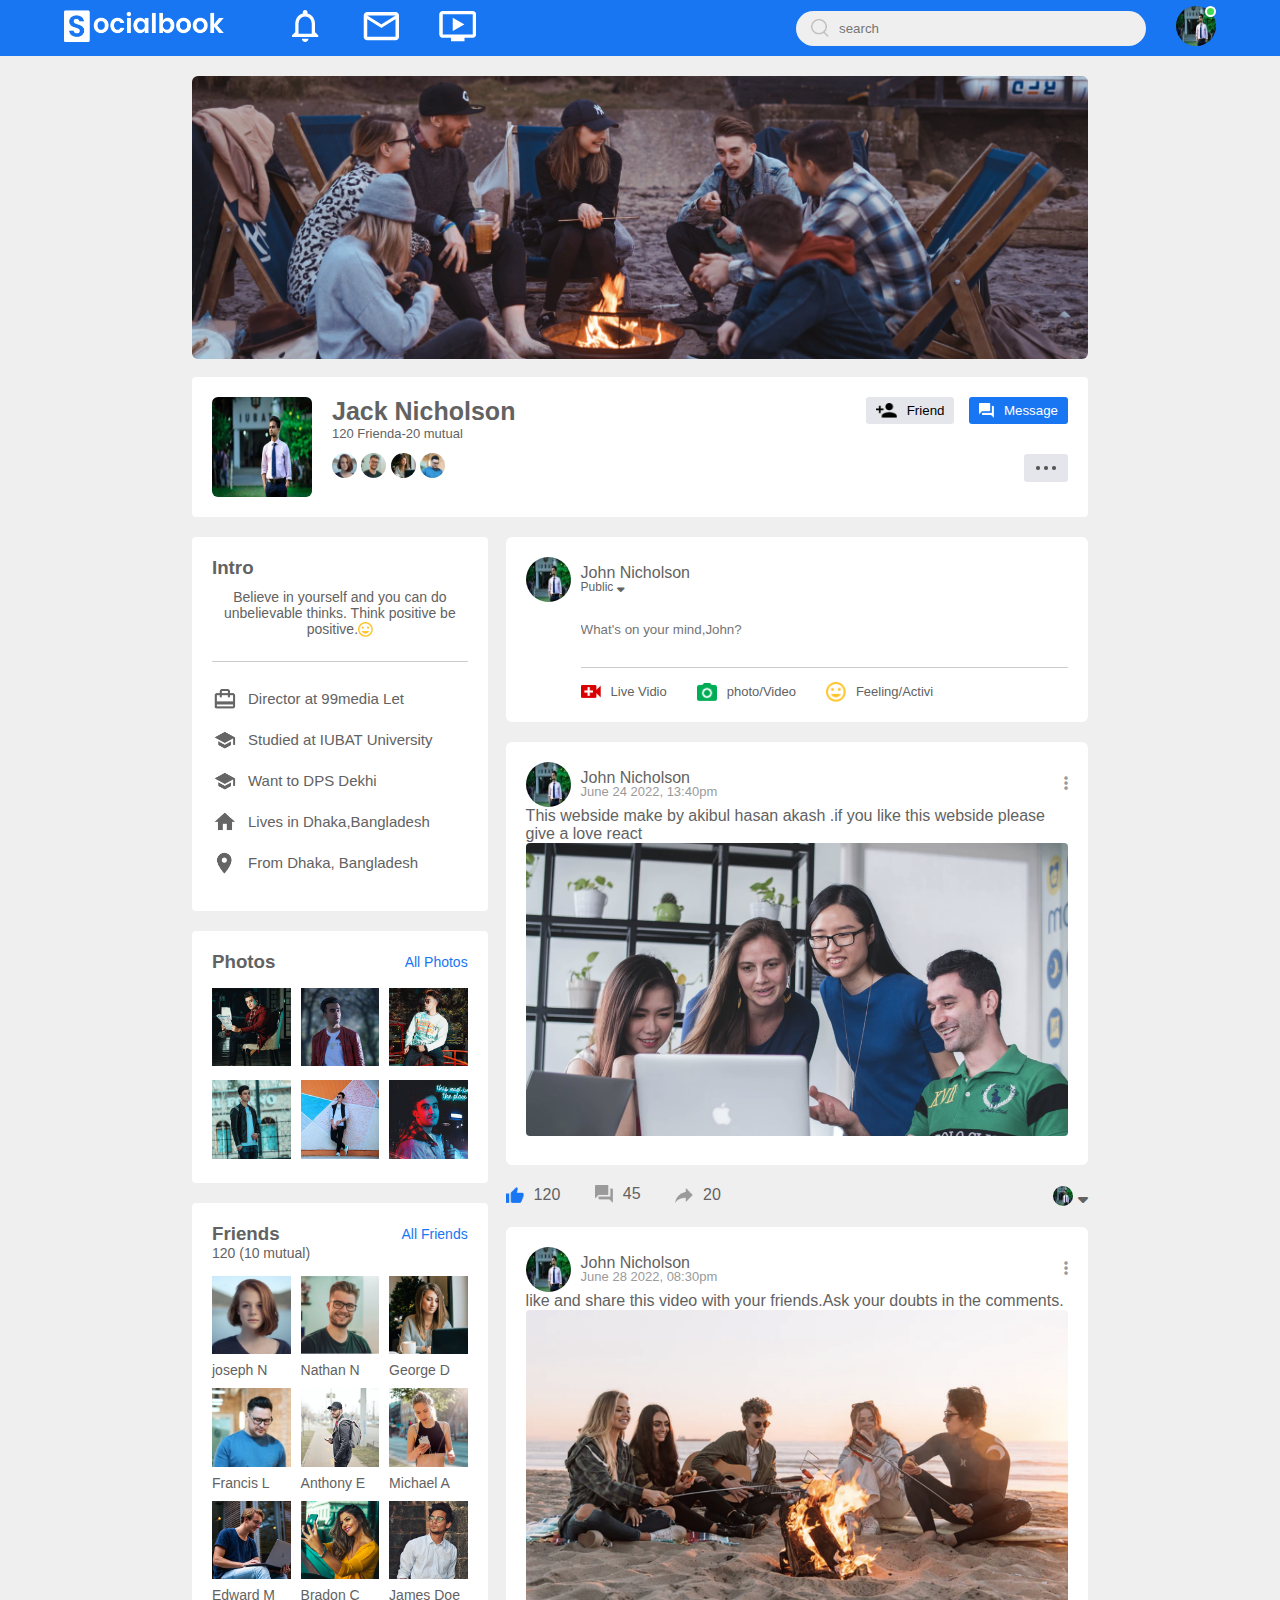
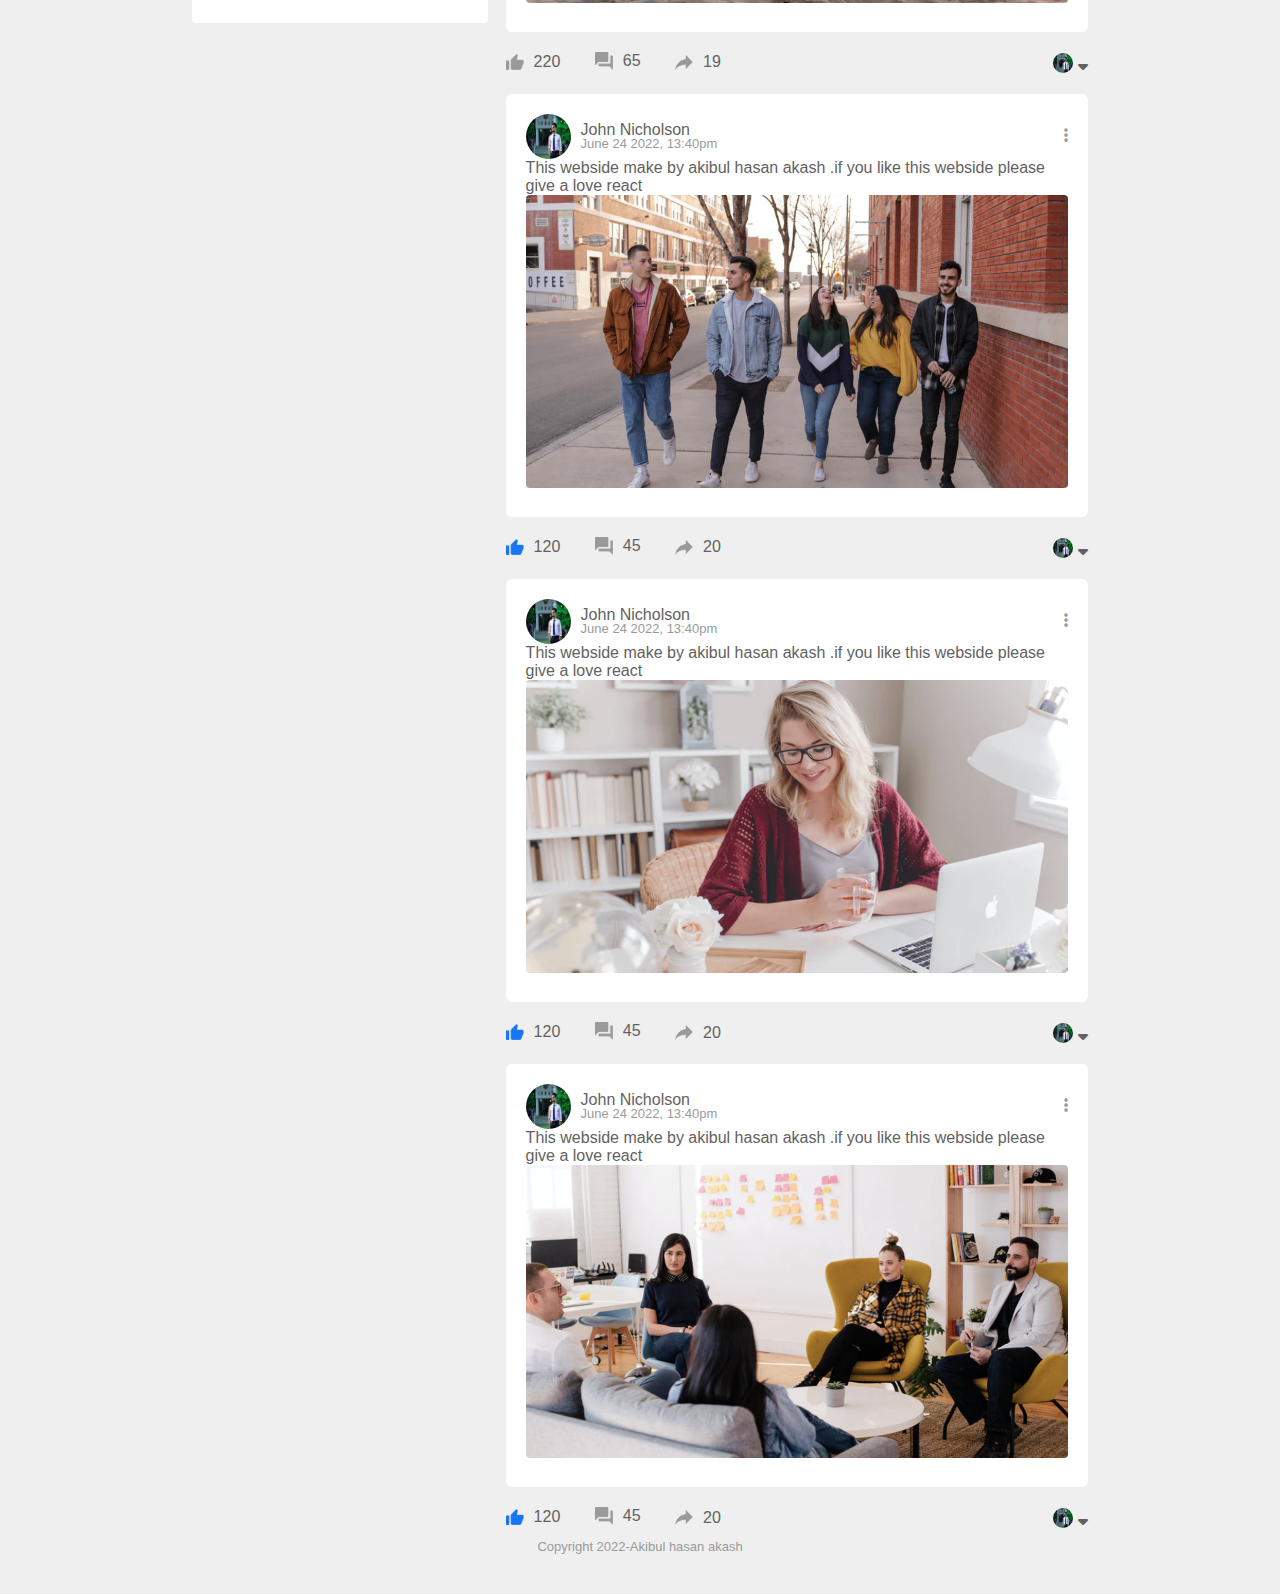
==== profile.html @ c3bd04ff "1.0" ====
<!DOCTYPE html> 
<html lang="en">
<head>
	<meta charset="utf-8">
	<meta http-equiv="X-UA-Compatible" content="IE=edge">
	<meta name="viewport" content="width=device-width,initial=1.0">
	<title>Profilepage-SocialBook by akib</title>
	<link rel="stylesheet" type="text/css" href="css/style.css">
	<!-- <script src="https://kit.fontawesome.com/c4254e24a8.js"crossorigin="anonymous"></script> -->
	<link rel="stylesheet" type="text/css" href="https://cdnjs.cloudflare.com/ajax/libs/font-awesome/6.2.0/css/all.min.css">
</head>
<body>
	<nav>
		<div class="nav-left ">
			<a href="index.html">
			<img src="images/logo.png" class="logo">
			</a>
			<ul>
				<li><img src="images/notification.png"></li>
				<li><img src="images/inbox.png"></li>
				<li><img src="images/video.png"></li>
			</ul>
		</div>
		<div class="nav-right">
		        <div class="search-box">
		        	<img src="images/search.png">
		        	<input type="text" placeholder="search">
		        </div>
		        <div class="nav-user-icon online" onclick="settingsMenuToggle()">
		        	<img src="images/profile-pic.png">
		        </div>

		    </div>


         <!------- settings-menu ------------->
            <div class="settings-menu">

            	<div id="dark-btn">
            		<span></span>
            	</div>


            	<div class="settings-meni-inner">
            		 
            		 <div class="user-profile">
                		<img src="images/profile-pic.png">
                		<div>
                			<p>John Nicholson</p>
                			<a href="profile.html">See your profile</a>
                		</div>
                	</div>
                	<hr>

                	<div class="user-profile">
                		<img src="images/feedback.png">
                		<div>
                			<p>Give Feedback</p>
                			<a href="#">Help us to improve the new design</a>
                		</div>
                	</div>
                	<hr>


                	<div class="settings-link">
                		<img src="images/setting.png" class="settings-icon">
                		<a href="#">Settings & Privacy<img src="images/arrow.png" width="10px"></a>
                	</div>
                	<div class="settings-link">
                		<img src="images/help.png" class="settings-icon">
                		<a href="#">Help & Support<img src="images/arrow.png" width="10px"></a>
                	</div>
                	<div class="settings-link">
                		<img src="images/display.png" class="settings-icon">
                		<a href="#">Display & Accessibility<img src="images/arrow.png" width="10px"></a>
                	</div>
                	<div class="settings-link">
                		<img src="images/logout.png" class="settings-icon">
                		<a href="#">Logout<img src="images/arrow.png" width="10px"></a>
                	</div>
            	</div>
            	 
            	 
            </div>


	</nav>

			<!-- profilepage ------------->

			<div class="profile-container">
				<img src="images/cover.png" class="cover-img">
				<div class="profile-ditails">
					<div class="pd-left">
						<div class="pd-row">
							<img src="images/profile.png" class="pd-images">
							<div >
								<h3>Jack Nicholson</h3>
								<p>120 Frienda-20 mutual</p>
								<img src="images/member-1.png">
								<img src="images/member-2.png">
								<img src="images/member-3.png">
								<img src="images/member-4.png">
							</div>
						</div>
					</div>
					<div class="pd-right">
						

						<button type="button"><img src="images/add-friends.png">Friend</button>
						<button type="button"><img src="images/message.png">Message</button>
						<br>
						<a href=""><img src="images/more.png"></a>
					</div>
					
				</div>


				<div class="profile-info">
					   <div class="info-cal">
					   	

					   	<div class="profile-intro">
					   		<h3>Intro</h3>
					   		<p class="intro-text">Believe in yourself and you can do unbelievable thinks. Think positive be positive.<img src="images/feeling.png"></p>
					   		<hr>
					   		<ul>
					   			<li><img src="images/profile-job.png"> Director at 99media Let</li>
					   			<li><img src="images/profile-study.png">Studied at IUBAT University</li>
					   			<li><img src="images/profile-study.png">Want to DPS Dekhi</li>
					   			<li><img src="images/profile-home.png">Lives in Dhaka,Bangladesh</li>
					   			<li><img src="images/profile-location.png">From Dhaka, Bangladesh</li>
					   		</ul>
					   		
					   	</div>


					   	<div class="profile-intro">
					   		<div class="titel-box">
					   			<h3>Photos</h3>
					   			<a href="">All Photos</a>
					   		</div>
					   		
					   		<div class="photo-box">
					   			<div><img src="images/photo1.png"></div>
					   			<div><img src="images/photo2.png"></div>
					   			<div><img src="images/photo3.png"></div>
					   			<div><img src="images/photo4.png"></div>
					   			<div><img src="images/photo5.png"></div>
					   			<div><img src="images/photo6.png"></div>
					   		</div>
					   	</div>


					   	<div class="profile-intro">
					   		<div class="titel-box">
					   			<h3>Friends</h3>
					   			<a href="">All Friends</a>
					   		</div>
					   		<p>120 (10 mutual)</p>
					   		<div class="friends-box">
					   			<div><img src="images/member-1.png"><p>joseph N</p></div>
					   			<div><img src="images/member-2.png"><p>Nathan N</p></div>
					   			<div><img src="images/member-3.png"><p>George D</p></div>
					   			<div><img src="images/member-4.png"><p>Francis L</p></div>
					   			<div><img src="images/member-5.png"><p>Anthony E</p></div>
					   			<div><img src="images/member-6.png"><p>Michael A</p></div>
					   			<div><img src="images/member-7.png"><p>Edward M</p></div>
					   			<div><img src="images/member-8.png"><p>Bradon C</p></div>
					   			<div><img src="images/member-9.png"><p>James Doe</p></div>

					   			
					   		</div>
					   	</div>




					   </div>
					   <div class="post-cal">
					   	<div class="write-post-container">
                	<div class="user-profile">
                		<img src="images/profile-pic.png">
                		<div>
                			<p>John Nicholson</p>
                			<small>Public <i class="fa-solid fa-sort-down"></i> </small>
                		</div>
                	</div>
                	<div class="post-input-container">
                		<textarea rows="3" placeholder="What's on your mind,John? "></textarea>
                		<div class="add-post-links">
                			<a href="#"><img src="images/live-video.png">Live Vidio</a>
                			<a href="#"><img src="images/photo.png">photo/Video</a>
                			<a href="#"><img src="images/feeling.png">Feeling/Activi</a>
                			
                		</div>
                		
                	</div>
                </div>
					   
					         <div class="post-container">
                	   <div class="post-row">
                		  <div class="user-profile">
                		 <img src="images/profile-pic.png">
                		<div>
                			<p>John Nicholson</p>
                			<span>June 24 2022, 13:40pm</span>
                		</div>
                	</div>
                	<a href="#"><i class="fa-solid fa-ellipsis-v"></i></a>
                	</div>
                	
                	<p>This webside make by akibul hasan akash .if you like this webside please give a love react</p>
                	<img src="images/feed-image-1.png" class="post-img">
                </div>


                <div class="post-row">
                	<div class="activity-icons">
                          <div><img src="images/like-blue.png">120</div>
                          <div><img src="images/comments.png">45</div>
                          <div><img src="images/share.png">20</div>
                	</div>
                	<div class="post-profile-icon">
                		<img src="images/profile-pic.png"> <i class="fa-solid fa-sort-down"></i>
                	</div>
                	
                </div>


                <div class="post-container">
                	<div class="post-row">
                		<div class="user-profile">
                		<img src="images/profile-pic.png">
                		<div>
                			<p>John Nicholson</p>
                			<span>June 28 2022, 08:30pm</span>
                		</div>
                	</div>
                	<a href="#"><i class="fa-solid fa-ellipsis-v"></i></a>
                	</div>
                	
                	<p>like and share this video with your friends.Ask your doubts in the comments.</p>
                	<img src="images/feed-image-2.png" class="post-img">
                </div>


                <div class="post-row">
                	<div class="activity-icons">
                          <div><img src="images/like.png">220</div>
                          <div><img src="images/comments.png">65</div>
                          <div><img src="images/share.png">19</div>
                	</div>
                	<div class="post-profile-icon">
                		<img src="images/profile-pic.png"> <i class="fa-solid fa-sort-down"></i>
                	</div>
                	
                </div>



                <div class="post-container">
                	<div class="post-row">
                		<div class="user-profile">
                		<img src="images/profile-pic.png">
                		<div>
                			<p>John Nicholson</p>
                			<span>June 24 2022, 13:40pm</span>
                		</div>
                	</div>
                	<a href="#"><i class="fa-solid fa-ellipsis-v"></i></a>
                	</div>
                	
                	<p>This webside make by akibul hasan akash .if you like this webside please give a love react</p>
                	<img src="images/feed-image-3.png" class="post-img">
                </div>


                <div class="post-row">
                	<div class="activity-icons">
                          <div><img src="images/like-blue.png">120</div>
                          <div><img src="images/comments.png">45</div>
                          <div><img src="images/share.png">20</div>
                	</div>
                	<div class="post-profile-icon">
                		<img src="images/profile-pic.png"> <i class="fa-solid fa-sort-down"></i>
                	</div>
                	
                </div>


                <div class="post-container">
                	<div class="post-row">
                		<div class="user-profile">
                		<img src="images/profile-pic.png">
                		<div>
                			<p>John Nicholson</p>
                			<span>June 24 2022, 13:40pm</span>
                		</div>
                	</div>
                	<a href="#"><i class="fa-solid fa-ellipsis-v"></i></a>
                	</div>
                	
                	<p>This webside make by akibul hasan akash .if you like this webside please give a love react</p>
                	<img src="images/feed-image-4.png" class="post-img">
                </div>


                <div class="post-row">
                	<div class="activity-icons">
                          <div><img src="images/like-blue.png">120</div>
                          <div><img src="images/comments.png">45</div>
                          <div><img src="images/share.png">20</div>
                	</div>
                	<div class="post-profile-icon">
                		<img src="images/profile-pic.png"> <i class="fa-solid fa-sort-down"></i>
                	</div>
                	
                </div>



                <div class="post-container">
                	<div class="post-row">
                		<div class="user-profile">
                		<img src="images/profile-pic.png">
                		<div>
                			<p>John Nicholson</p>
                			<span>June 24 2022, 13:40pm</span>
                		</div>
                	</div>
                	<a href="#"><i class="fa-solid fa-ellipsis-v"></i></a>
                	</div>
                	
                	<p>This webside make by akibul hasan akash .if you like this webside please give a love react</p>
                	<img src="images/feed-image-5.png" class="post-img">
                </div>


                <div class="post-row">
                	<div class="activity-icons">
                          <div><img src="images/like-blue.png">120</div>
                          <div><img src="images/comments.png">45</div>
                          <div><img src="images/share.png">20</div>
                	</div>
                	<div class="post-profile-icon">
                		<img src="images/profile-pic.png"> <i class="fa-solid fa-sort-down"></i>
                	</div>
                	
                </div>
					
				</div>



				
			</div>








     <div class="footer">
     	<p>Copyright 2022-Akibul hasan akash</p>
     	
     </div>  

     <script src="script.js"></script>
</body>
</html>
---- css/style.css ----
*{
	margin: 0;
	padding: 0;
	font-family: 'poppins',sans-serif;
	box-sizing: border-box;	
}



:root{
	--body-color:#efefef;
	--nav-color:#1876f2 ;
	--bg-color: #fff;
}

.dark-theme{
	--body-color:#0a0a0a;
	--nav-color:#000;
	--bg-color: #000;

}
body{
	background: var(--body-color);
	transition: background 0.3s;
}
nav{
	display: flex;
	align-items: center;
	justify-content: space-between;
	background: var(--nav-color);
	padding: 5px 5%;
	position: sticky;
	top: 0;
	z-index: 100;
}
.logo{
	width: 160px;
	margin-right: 45px;
}
.nav-left,.nav-right{
	display: flex;
	align-items: center;
}
.nav-left ul li{
	list-style: none;
	display: inline-block;
}
.nav-left ul li img{
	width 28px;
	margin: 0 15px;
}
.nav-user-icon img{
	width: 40px;
	border-radius: 50%;
	cursor: pointer;
}
.nav-user-icon{
	margin-left: 30px;
}
.search-box{
	background: #efefef;
	width: 350px;
	border-radius: 20px;
	display: flex;
	align-items: center;
	padding: 0 15px;
}
.search-box img{
	width: 18px;
}
.search-box input{
	width: 100%;
	background: transparent;
	padding: 10px;
	outline: none;
	border: 0;
}
.online{
	position: relative;
}
.online::after{
	content:'';
	width: 7px;
	height: 7px;
	border: 2px solid #fff;
	border-radius: 50%;
	background: #41db51;
	position: absolute;
	top: 0;
	right: 0;
}
.container{
	display: flex;
	justify-content: space-between;
	padding: 13px 5%;
}
.left-sidebar{
	flex-basis:25%;
	position: sticky;
	top: 70px;
	align-self: flex-start;

}
.right-sidebar{
	flex-basis:25%;
	position: sticky;
	top: 70px;
	align-self: flex-start;
	background: var(--bg-color);
	padding: 20px ;
	border-radius: 4px;
	color: #626262;

}
.main-content{
    flex-basis: 47%;

}
.imp-link a,.shortcut-links a{
	text-decoration: none;
	display: flex;
	align-items: center;
	margin-bottom:30px ;
	color: #626262;
	width: fit-content;
}
.imp-link a img{
	width: 20px;
	margin-right:15px ;

}
.imp-link a:last-child{
	color: #1876f2;

}
.imp-link{
	border-bottom: 1px solid #ccc;
}
.shortcut-links a img{
	width: 40px;
	border-radius: 4px;
	margin-right: 15px; 
}
.shortcut-links p{
	margin: 25px 0;
	color: #626262;
	font-weight:500;
}
.sidebar-title{
	display: flex;
	align-items: center;
	justify-content: space-between;
	margin-bottom: 18px;
}
.right-sidebar h4{
	font-weight: 600;
	font-size: 16px;
}
.sidebar-title a{
	text-decoration: none;
	color: #1876f2;
	font-size: 12px;
}
.event{
	display: flex;
	font-size: 14px;
	margin-bottom: 20px;

}
.left-event{
	border-radius: 10px;
	height: 65px;
	width: 65px;
	margin-right: 15px;
	padding-top:10px;
	text-align:center;
	position: relative;
	overflow: hidden;
	box-shadow: 0 0 10px rgba(0, 0, 0, 0.1);
}
.event p{
	font-size: 12px;
}
.left-event a{
	font-size: 12px;
	text-decoration: none;
	color: #1876f2;
}
.left-event span{
	position: absolute;
    bottom: 0;
    left: 0;
    width: 100%;
    background:#1876f2;
    color: #fff;
    font-size:10px;
    padding: 4px 0;
}
.sidebar-ads{
	width: 100%;
	margin-bottom: 20px;
	border-radius: 4px;
}
.online-list{
	display: flex;
	align-items: center;
	margin-bottom: 20px;	
}
.online-list .online img{
	width: 40px;
	border-radius: 50%;

}
.online-list .online{
	width: 40px;
	border-radius: 50%;
	margin-right: 15px;

}
.online-list .online::after{
	top: unset;
	bottom: 5px;
}
.story-gallery{
	display:flex ;
	justify-content: space-between;
	margin-bottom: 20px;
}
.story {
    flex-basis: 18%;
    padding-top: 32%;
    position: relative;
    background-image:linear-gradient(transparent,rgba(0, 0, 0, 0.5)), url(../images/status-1.png);
    background-position: center;
    background-size: cover;	
    border-radius: 10px;
}
.story img{
	position: absolute;
	width: 45px;
	border-radius: 50%;
	top: 10px;
	left: 10px;
	border: 5px solid #1876f2;
}
.story p{
	position: absolute;
	bottom: 10px;
	width: 100%;
	text-align: center;
	color: #fff;
	font-size: 14px;

}
.story1{
	background-image:linear-gradient(transparent,rgba(0, 0, 0, 0.5)), url(../images/status-1.png);
}
.story2{
	background-image:linear-gradient(transparent,rgba(0, 0, 0, 0.5)), url(../images/status-2.png);
}
.story3{
	background-image:linear-gradient(transparent,rgba(0, 0, 0, 0.5)), url(../images/status-3.png);
}
.story4{
	background-image:linear-gradient(transparent,rgba(0, 0, 0, 0.5)), url(../images/status-4.png);
}
.story5{
	background-image:linear-gradient(transparent,rgba(0, 0, 0, 0.5)), url(../images/status-5.png);
}
.story.story1 img{
	top: unset;
	left: 50%;
	bottom: 40px;
	transform: translate(-50%);
	border: 0;
	width: 35px;

}
.write-post-container{
	width: 100%;
	background: var(--bg-color);
	border-radius: 6px;
	padding: 20px;
	color: #626262;
}
.user-profile{
	display: flex;
	align-items: center;
}
.user-profile img{
	width: 45px;
	border-radius: 50%;
	margin-right: 10px;
}
.user-profile p{
	margin-bottom: -5px;
	font-weight: 500;
	color:#626262;
}
.user-profile small{
	font-size: 12px;

}
.post-input-container{
	padding-left: 55px;
	padding-top: 20px;
}
.post-input-container textarea{
	width: 100%;
	border: 0;
	outline: 0;
	border-bottom:1px solid #ccc;
	background: transparent;
	resize: none;
}
.add-post-links{
	display: flex;
	margin-top: 10px;

}
.add-post-links a{
	text-decoration: none;
	display: flex;
	align-items:center;
	color: #626262;
	margin-right: 30px;
	font-size: 13px;
}
.add-post-links a img{
	width: 20px;
	margin-right: 10px;

}
.post-container{
	width: 100%;
	background:var(--bg-color);
	border-radius: 6px;
	padding: 20px;
	color: #626262;
	margin: 20px 0;

}
.user-profile span{
	font-size: 13px;
	color: #9a9a9a;

}
.post-img{
	width: 100%;
	border-radius: 4px;
	margin-bottom: 5px;
}
.post-row{
	display: flex;
	align-items: center;
	justify-content: space-between;
}
.activity-icons div img{

    width:18px ;
    margin-right: 10px;


}
.activity-icons div{
	display: inline-flex;
	align-items: center;
	margin-right: 30px;

}
.post-profile-icon{
	display: flex;
	align-items: center;
}

.post-profile-icon img{
	width: 20px;
	border-radius: 50%;
	margin-right: 5px;
}
.post-row a{
	color: #9a9a9a;

}
.load-more-button{
	display: block;
	margin: auto;
	cursor: pointer;
	padding: 5px 10px;
	border: 1px solid #9a9a9a;
	color: #626262;
	background: transparent;
	border-radius: 4px;
}
.footer{
	text-align: center;
	color: #9a9a9a;
	padding: 10px 0 20px;
	font-size: 13px;


}
.settings-menu{
   position: absolute;
   width: 90%;
   max-width: 350px;
   background: var(--bg-color);
   box-shadow: 0 0 10px rgba(0, 0, 0, 0.4);
   border-radius:4px;
   overflow: hidden;
   top: 108%;
   right: 5%;
   max-height: 0;
   transition: max-hight 0.3s;


}
.settings-menu-hight{

	max-height: 450px;
} 


.user-profile a{
	font-size: 12px;
	color: #1876f2;
	text-decoration: none;
}
.settings-meni-inner{
	padding: 20px;

}
.settings-menu hr{
	border: 0;
	height: 1px;
	background: #9a9a9a;
	margin: 15px 0;
}
.settings-link{
	display: flex;
	align-items: center;
	margin: 15px 0;

}
.settings-link .settings-icon{
	width: 38px;
	margin-right: 10px;
	border-radius: 50%;
}
.settings-link a{
	display: flex;
	flex: 1;
	align-items: center;
	justify-content: space-between;
	text-decoration: none;
	color: #626262;
}
#dark-btn{
	position: absolute;
	top: 20px;
	right: 20px;
	background: #ccc;
	width: 45px;
	border-radius: 15px;
	padding: 2px 3px;
	cursor: pointer;
	display: flex;
	transition: padding-left 0.5s,background 0.5s;
}
#dark-btn span{
	width: 18px;
	height: 18px;
	background: #fff;
	border-radius: 50%;
	display: inline-block;

}
#dark-btn.dark-btn-on{
	padding-left: 23px;
	background: #0a0a0a;
}


  /*--------profilepage----------*/


.profile-container{
	padding:20px 15% ;
	color: #626262;

}
.cover-img{
	width: 100%;
	border-radius: 6px;
	margin-bottom: 14px;
}
.profile-ditails{
	background: var(--bg-color);
	padding: 20px;
	border-radius: 4px;
	display: flex;
	align-items: flex-start;
	justify-content: space-between;
}
.pd-row{
	display: flex;
	align-items: flex-start;
}
.pd-images{
	width: 100px;
	margin-right: 20px;
	border-radius:6px ;
}
.pd-row div h3{
	font-size: 25px;
	font-weight: 600;

}
.pd-row div p{
	font-size: 13px;

}
.pd-row div img{
	width: 25px;
	border-radius: 50%;
	margin-top: 12px;
}
.pd-right button{
	background: #1876f2;
	border: 0;
	outline: 0;
	padding: 6px 10px;
	display: inline-flex;
	align-items:center ;
	color:#fff ;
	border-radius: 3px;
	margin-left: 10px;
	cursor: pointer;
}
.pd-right button img{
	height: 15px;
	margin-right: 10px;

}
.pd-right button:first-child{
	background: #e4e6eb;
	color:#000;
}
.pd-right{
	text-align: right;
}
.pd-right a{
	background:#e4e6eb;
	border-radius: 3px;
	padding: 12px;
	display: inline-flex;
	margin-top: 30px;
}
.pd-right a img{
	width: 20px;
}
.profile-info{
	display: flex;
	align-self: flex-start;
	justify-content: space-between;
	margin-top: 20px;
}
.info-cal{
    flex-basis: 33%;
}
.post-cal{
	flex-basis: 65%;
}
.profile-intro{
	background: var(--bg-color);
	padding: 20px;
	margin-bottom: 20px;
	border-radius: 4px;
}
.profile-intro h3{
	font-weight: 600;
}
.intro-text{
	text-align: center;
	margin: 10px 0;
	font-size: 15px;
}
.intro-text img{
 	width: 15px;
 	margin-bottom: -3px;
}
.profile-intro hr{
	border: 0;
	height: 1px;
	background: #ccc;
	margin:24px 0;

}
.profile-intro ul li{
	list-style: none;
	font-size: 15px;
	margin: 15px 0;
	display: flex;
	align-items: center;
}
.profile-intro ul li img{
	width: 26px;
	margin-right:10px;
}
.titel-box{
	display: flex;
	align-items: center;
	justify-content: space-between;
}
.titel-box a{
	text-decoration: none;
	color: #1876f2;
	font-size: 14px;
}
.photo-box{
	display: grid;
	grid-template-columns: repeat(3,auto);
	grid-gap:10px;
	margin-top: 15px;


}
.photo-box div img{
	width: 100%;
	cursor: pointer;
}
.profile-intro p{
	font-size: 14px;

}
.friends-box{
	display: grid;
	grid-template-columns: repeat(3,auto);
	grid-gap:10px;
	margin-top: 15px;
}
.friends-box div img{
	width: 100%;
	cursor: pointer;
	padding-bottom:20px;
}
.friends-box div{
	position: relative;
}
.friends-box p{
	position: absolute;
	bottom: 0;
	left: 0;
}



/*----------media query for home page------------*/

@media(max-width: 900px){
	.right-sidebar{
		display: none;
	}
	.left-sidebar{
		display: none;
	}
	nav{
		flex-wrap: wrap;
	}
	.search-box{
		display: none;
	}
	.logo{
		width: 110px;
		margin-right: 20px;
	}
	.nav-left ul li img {
		width: 20px;
		margin: 0 8px;
	}
	.nav-user-icon img{
		width: 30px;
	}
	.nav-user-icon{
		margin-left: 0;
	}
	.add-post-links{
		flex-wrap: wrap;
	}
	.main-content{
		flex-basis: 100%;
	}
	.story img{
		width: 30px;
		border-width: 3px;
	}
	.story p{
		font-size:10px;
	}
	.story.story1 img{
		width: 25px;
		bottom:30px ;
	}
	.add-post-links a{
		margin-right: 12px;
		font-size: 9px;
	}
	.add-post-links a img{
		width:16px;
		margin-right: 5px;
	}
	.post-input-container{
		padding-left: 0;
	}
	


}


/*---------media query for profile page-----------*/


@media(max-width: 900px){
	.profile-container{
		padding: 20px 5%;
	}
	.profile-ditails{
		flex-wrap: wrap;
	}
	.pd-right {
		text-align: left;
		margin-top: 15px;
	}
	.pd-right button {
		margin-left: 0;
		margin-right: 10px;

	}
	.pd-row div h3{
		font-size: 16px;
	}
	.profile-info{
		flex-wrap: wrap;
	}
	.info-cal,.post-cal{
		flex-basis: 100%;
	}
}
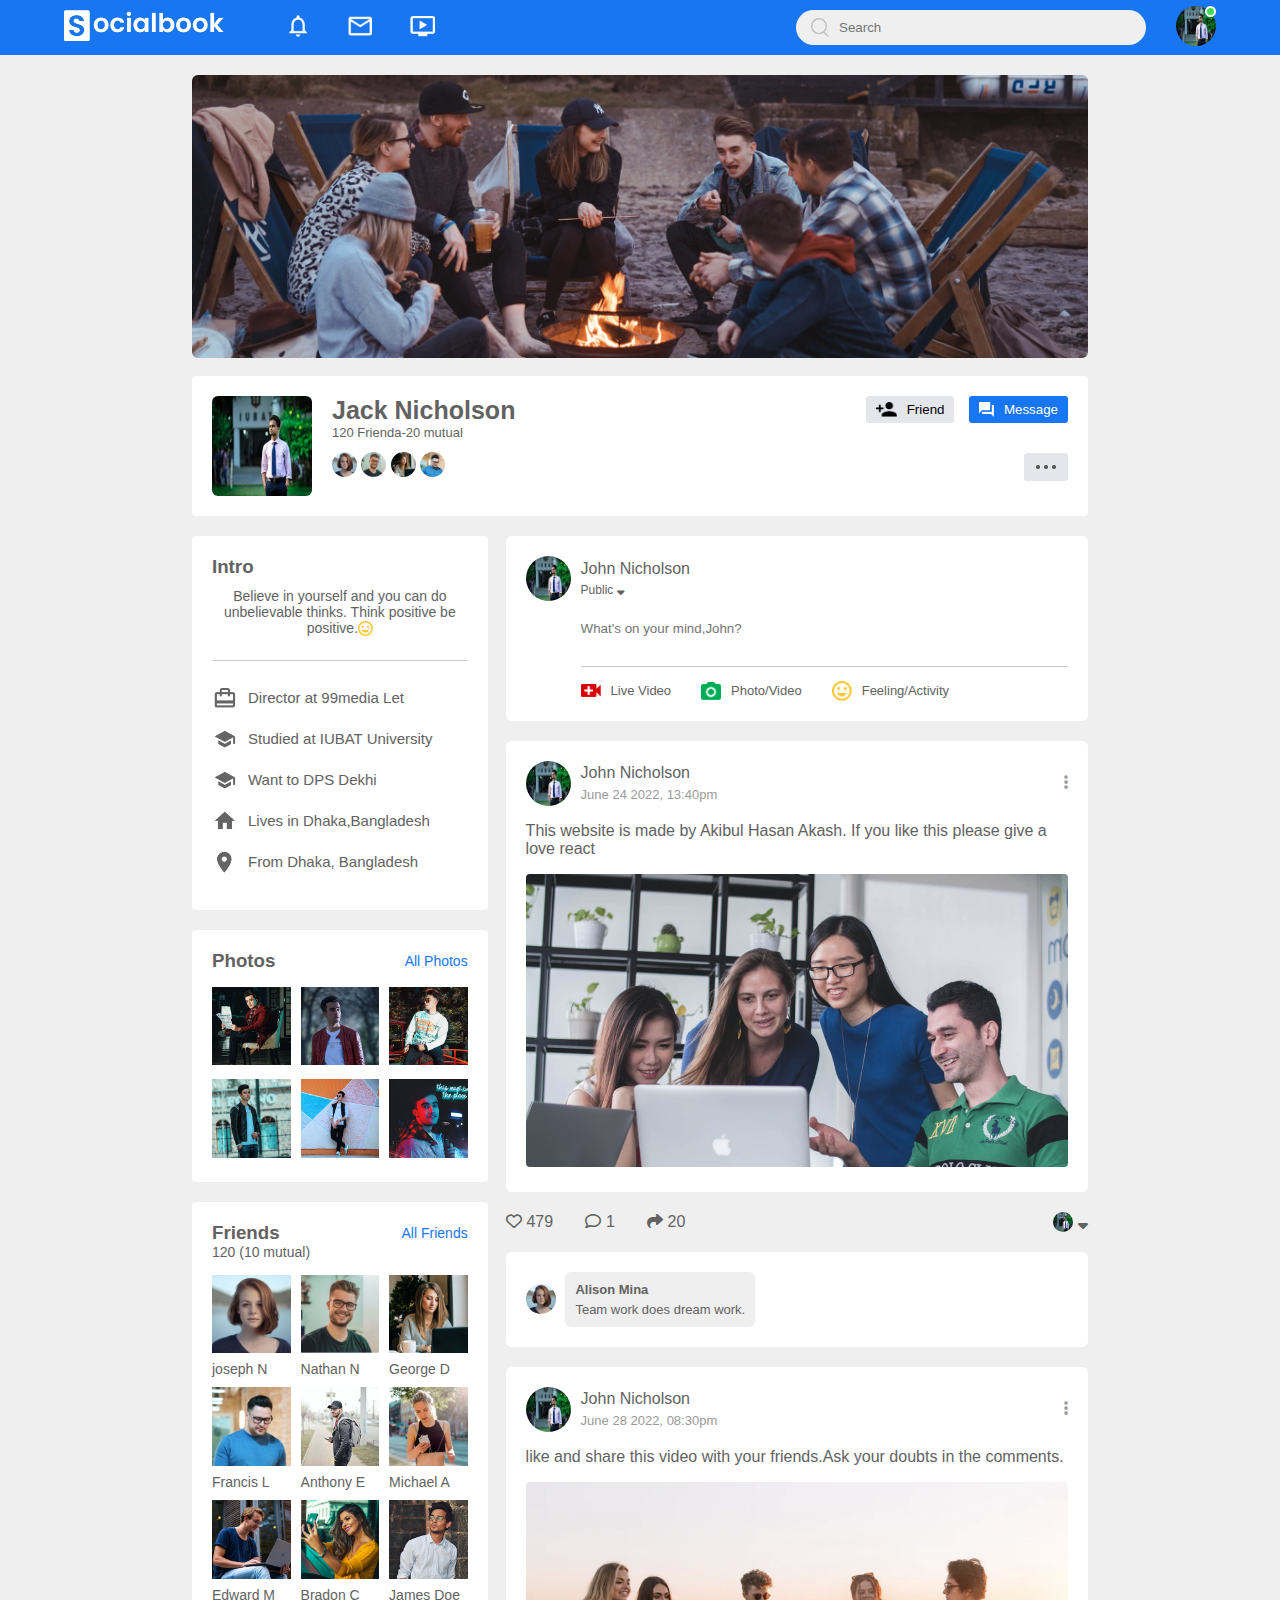
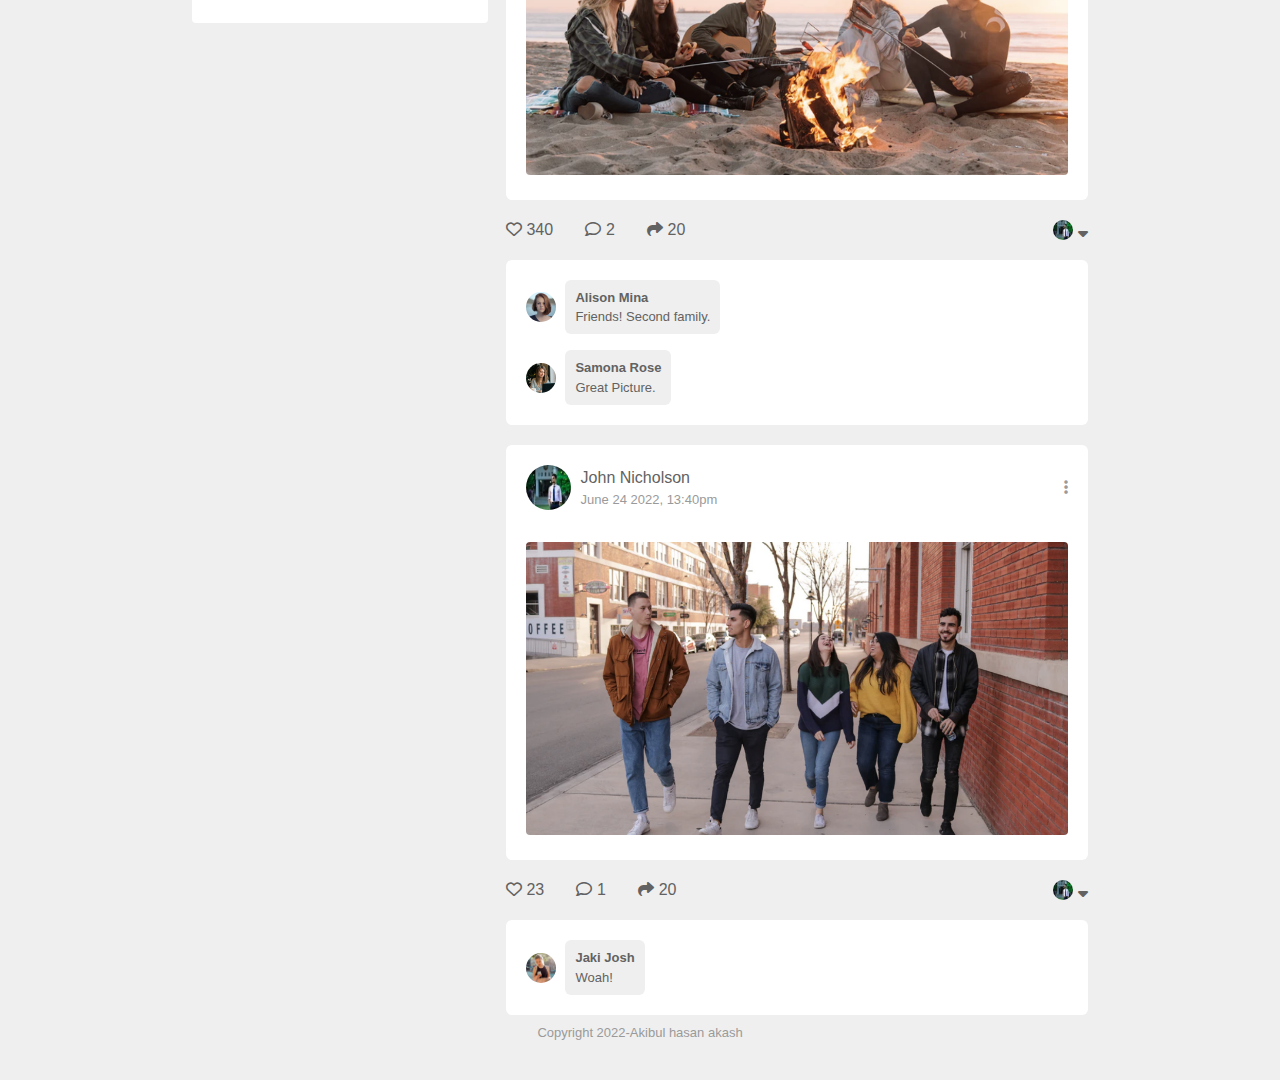
==== commit b9ee95da: "Merge pull request #2 from shz-code/master" ====
--- a/profile.html
+++ b/profile.html
@@ -1,5 +1,6 @@
-<!DOCTYPE html> 
+<!DOCTYPE html>
 <html lang="en">
+
 <head>
 	<meta charset="utf-8">
 	<meta http-equiv="X-UA-Compatible" content="IE=edge">
@@ -7,13 +8,15 @@
 	<title>Profilepage-SocialBook by akib</title>
 	<link rel="stylesheet" type="text/css" href="css/style.css">
 	<!-- <script src="https://kit.fontawesome.com/c4254e24a8.js"crossorigin="anonymous"></script> -->
-	<link rel="stylesheet" type="text/css" href="https://cdnjs.cloudflare.com/ajax/libs/font-awesome/6.2.0/css/all.min.css">
+	<link rel="stylesheet" type="text/css"
+		href="https://cdnjs.cloudflare.com/ajax/libs/font-awesome/6.2.0/css/all.min.css">
 </head>
+
 <body>
 	<nav>
 		<div class="nav-left ">
 			<a href="index.html">
-			<img src="images/logo.png" class="logo">
+				<img src="images/logo.png" class="logo">
 			</a>
 			<ul>
 				<li><img src="images/notification.png"></li>
@@ -22,352 +25,381 @@
 			</ul>
 		</div>
 		<div class="nav-right">
-		        <div class="search-box">
-		        	<img src="images/search.png">
-		        	<input type="text" placeholder="search">
-		        </div>
-		        <div class="nav-user-icon online" onclick="settingsMenuToggle()">
-		        	<img src="images/profile-pic.png">
-		        </div>
-
-		    </div>
-
-
-         <!------- settings-menu ------------->
-            <div class="settings-menu">
-
-            	<div id="dark-btn">
-            		<span></span>
-            	</div>
-
-
-            	<div class="settings-meni-inner">
-            		 
-            		 <div class="user-profile">
-                		<img src="images/profile-pic.png">
-                		<div>
-                			<p>John Nicholson</p>
-                			<a href="profile.html">See your profile</a>
-                		</div>
-                	</div>
-                	<hr>
-
-                	<div class="user-profile">
-                		<img src="images/feedback.png">
-                		<div>
-                			<p>Give Feedback</p>
-                			<a href="#">Help us to improve the new design</a>
-                		</div>
-                	</div>
-                	<hr>
-
-
-                	<div class="settings-link">
-                		<img src="images/setting.png" class="settings-icon">
-                		<a href="#">Settings & Privacy<img src="images/arrow.png" width="10px"></a>
-                	</div>
-                	<div class="settings-link">
-                		<img src="images/help.png" class="settings-icon">
-                		<a href="#">Help & Support<img src="images/arrow.png" width="10px"></a>
-                	</div>
-                	<div class="settings-link">
-                		<img src="images/display.png" class="settings-icon">
-                		<a href="#">Display & Accessibility<img src="images/arrow.png" width="10px"></a>
-                	</div>
-                	<div class="settings-link">
-                		<img src="images/logout.png" class="settings-icon">
-                		<a href="#">Logout<img src="images/arrow.png" width="10px"></a>
-                	</div>
-            	</div>
-            	 
-            	 
-            </div>
+			<div class="search-box">
+				<img src="images/search.png">
+				<input type="text" placeholder="Search">
+			</div>
+			<div class="nav-user-icon online" onclick="settingsMenuToggle()">
+				<img src="images/profile-pic.png">
+			</div>
+
+		</div>
+
+
+		<!------- settings-menu ------------->
+		<div class="settings-menu">
+
+			<div id="dark-btn">
+				<span></span>
+			</div>
+
+
+			<div class="settings-meni-inner">
+
+				<div class="user-profile">
+					<img src="images/profile-pic.png">
+					<div>
+						<p>John Nicholson</p>
+						<a href="profile.html">See your profile</a>
+					</div>
+				</div>
+				<hr>
+
+				<div class="user-profile">
+					<img src="images/feedback.png">
+					<div>
+						<p>Give Feedback</p>
+						<a href="#">Help us to improve the new design</a>
+					</div>
+				</div>
+				<hr>
+
+
+				<div class="settings-link">
+					<img src="images/setting.png" class="settings-icon">
+					<a href="#">Settings & Privacy<img src="images/arrow.png" width="10px"></a>
+				</div>
+				<div class="settings-link">
+					<img src="images/help.png" class="settings-icon">
+					<a href="#">Help & Support<img src="images/arrow.png" width="10px"></a>
+				</div>
+				<div class="settings-link">
+					<img src="images/display.png" class="settings-icon">
+					<a href="#">Display & Accessibility<img src="images/arrow.png" width="10px"></a>
+				</div>
+				<div class="settings-link">
+					<img src="images/logout.png" class="settings-icon">
+					<a href="#">Logout<img src="images/arrow.png" width="10px"></a>
+				</div>
+			</div>
+
+
+		</div>
 
 
 	</nav>
 
-			<!-- profilepage ------------->
-
-			<div class="profile-container">
-				<img src="images/cover.png" class="cover-img">
-				<div class="profile-ditails">
-					<div class="pd-left">
-						<div class="pd-row">
-							<img src="images/profile.png" class="pd-images">
-							<div >
-								<h3>Jack Nicholson</h3>
-								<p>120 Frienda-20 mutual</p>
-								<img src="images/member-1.png">
-								<img src="images/member-2.png">
-								<img src="images/member-3.png">
-								<img src="images/member-4.png">
-							</div>
-						</div>
-					</div>
-					<div class="pd-right">
-						
-
-						<button type="button"><img src="images/add-friends.png">Friend</button>
-						<button type="button"><img src="images/message.png">Message</button>
-						<br>
-						<a href=""><img src="images/more.png"></a>
-					</div>
-					
-				</div>
-
-
-				<div class="profile-info">
-					   <div class="info-cal">
-					   	
-
-					   	<div class="profile-intro">
-					   		<h3>Intro</h3>
-					   		<p class="intro-text">Believe in yourself and you can do unbelievable thinks. Think positive be positive.<img src="images/feeling.png"></p>
-					   		<hr>
-					   		<ul>
-					   			<li><img src="images/profile-job.png"> Director at 99media Let</li>
-					   			<li><img src="images/profile-study.png">Studied at IUBAT University</li>
-					   			<li><img src="images/profile-study.png">Want to DPS Dekhi</li>
-					   			<li><img src="images/profile-home.png">Lives in Dhaka,Bangladesh</li>
-					   			<li><img src="images/profile-location.png">From Dhaka, Bangladesh</li>
-					   		</ul>
-					   		
-					   	</div>
-
-
-					   	<div class="profile-intro">
-					   		<div class="titel-box">
-					   			<h3>Photos</h3>
-					   			<a href="">All Photos</a>
-					   		</div>
-					   		
-					   		<div class="photo-box">
-					   			<div><img src="images/photo1.png"></div>
-					   			<div><img src="images/photo2.png"></div>
-					   			<div><img src="images/photo3.png"></div>
-					   			<div><img src="images/photo4.png"></div>
-					   			<div><img src="images/photo5.png"></div>
-					   			<div><img src="images/photo6.png"></div>
-					   		</div>
-					   	</div>
-
-
-					   	<div class="profile-intro">
-					   		<div class="titel-box">
-					   			<h3>Friends</h3>
-					   			<a href="">All Friends</a>
-					   		</div>
-					   		<p>120 (10 mutual)</p>
-					   		<div class="friends-box">
-					   			<div><img src="images/member-1.png"><p>joseph N</p></div>
-					   			<div><img src="images/member-2.png"><p>Nathan N</p></div>
-					   			<div><img src="images/member-3.png"><p>George D</p></div>
-					   			<div><img src="images/member-4.png"><p>Francis L</p></div>
-					   			<div><img src="images/member-5.png"><p>Anthony E</p></div>
-					   			<div><img src="images/member-6.png"><p>Michael A</p></div>
-					   			<div><img src="images/member-7.png"><p>Edward M</p></div>
-					   			<div><img src="images/member-8.png"><p>Bradon C</p></div>
-					   			<div><img src="images/member-9.png"><p>James Doe</p></div>
-
-					   			
-					   		</div>
-					   	</div>
-
-
-
-
-					   </div>
-					   <div class="post-cal">
-					   	<div class="write-post-container">
-                	<div class="user-profile">
-                		<img src="images/profile-pic.png">
-                		<div>
-                			<p>John Nicholson</p>
-                			<small>Public <i class="fa-solid fa-sort-down"></i> </small>
-                		</div>
-                	</div>
-                	<div class="post-input-container">
-                		<textarea rows="3" placeholder="What's on your mind,John? "></textarea>
-                		<div class="add-post-links">
-                			<a href="#"><img src="images/live-video.png">Live Vidio</a>
-                			<a href="#"><img src="images/photo.png">photo/Video</a>
-                			<a href="#"><img src="images/feeling.png">Feeling/Activi</a>
-                			
-                		</div>
-                		
-                	</div>
-                </div>
-					   
-					         <div class="post-container">
-                	   <div class="post-row">
-                		  <div class="user-profile">
-                		 <img src="images/profile-pic.png">
-                		<div>
-                			<p>John Nicholson</p>
-                			<span>June 24 2022, 13:40pm</span>
-                		</div>
-                	</div>
-                	<a href="#"><i class="fa-solid fa-ellipsis-v"></i></a>
-                	</div>
-                	
-                	<p>This webside make by akibul hasan akash .if you like this webside please give a love react</p>
-                	<img src="images/feed-image-1.png" class="post-img">
-                </div>
-
-
-                <div class="post-row">
-                	<div class="activity-icons">
-                          <div><img src="images/like-blue.png">120</div>
-                          <div><img src="images/comments.png">45</div>
-                          <div><img src="images/share.png">20</div>
-                	</div>
-                	<div class="post-profile-icon">
-                		<img src="images/profile-pic.png"> <i class="fa-solid fa-sort-down"></i>
-                	</div>
-                	
-                </div>
-
-
-                <div class="post-container">
-                	<div class="post-row">
-                		<div class="user-profile">
-                		<img src="images/profile-pic.png">
-                		<div>
-                			<p>John Nicholson</p>
-                			<span>June 28 2022, 08:30pm</span>
-                		</div>
-                	</div>
-                	<a href="#"><i class="fa-solid fa-ellipsis-v"></i></a>
-                	</div>
-                	
-                	<p>like and share this video with your friends.Ask your doubts in the comments.</p>
-                	<img src="images/feed-image-2.png" class="post-img">
-                </div>
-
-
-                <div class="post-row">
-                	<div class="activity-icons">
-                          <div><img src="images/like.png">220</div>
-                          <div><img src="images/comments.png">65</div>
-                          <div><img src="images/share.png">19</div>
-                	</div>
-                	<div class="post-profile-icon">
-                		<img src="images/profile-pic.png"> <i class="fa-solid fa-sort-down"></i>
-                	</div>
-                	
-                </div>
-
-
-
-                <div class="post-container">
-                	<div class="post-row">
-                		<div class="user-profile">
-                		<img src="images/profile-pic.png">
-                		<div>
-                			<p>John Nicholson</p>
-                			<span>June 24 2022, 13:40pm</span>
-                		</div>
-                	</div>
-                	<a href="#"><i class="fa-solid fa-ellipsis-v"></i></a>
-                	</div>
-                	
-                	<p>This webside make by akibul hasan akash .if you like this webside please give a love react</p>
-                	<img src="images/feed-image-3.png" class="post-img">
-                </div>
-
-
-                <div class="post-row">
-                	<div class="activity-icons">
-                          <div><img src="images/like-blue.png">120</div>
-                          <div><img src="images/comments.png">45</div>
-                          <div><img src="images/share.png">20</div>
-                	</div>
-                	<div class="post-profile-icon">
-                		<img src="images/profile-pic.png"> <i class="fa-solid fa-sort-down"></i>
-                	</div>
-                	
-                </div>
-
-
-                <div class="post-container">
-                	<div class="post-row">
-                		<div class="user-profile">
-                		<img src="images/profile-pic.png">
-                		<div>
-                			<p>John Nicholson</p>
-                			<span>June 24 2022, 13:40pm</span>
-                		</div>
-                	</div>
-                	<a href="#"><i class="fa-solid fa-ellipsis-v"></i></a>
-                	</div>
-                	
-                	<p>This webside make by akibul hasan akash .if you like this webside please give a love react</p>
-                	<img src="images/feed-image-4.png" class="post-img">
-                </div>
-
-
-                <div class="post-row">
-                	<div class="activity-icons">
-                          <div><img src="images/like-blue.png">120</div>
-                          <div><img src="images/comments.png">45</div>
-                          <div><img src="images/share.png">20</div>
-                	</div>
-                	<div class="post-profile-icon">
-                		<img src="images/profile-pic.png"> <i class="fa-solid fa-sort-down"></i>
-                	</div>
-                	
-                </div>
-
-
-
-                <div class="post-container">
-                	<div class="post-row">
-                		<div class="user-profile">
-                		<img src="images/profile-pic.png">
-                		<div>
-                			<p>John Nicholson</p>
-                			<span>June 24 2022, 13:40pm</span>
-                		</div>
-                	</div>
-                	<a href="#"><i class="fa-solid fa-ellipsis-v"></i></a>
-                	</div>
-                	
-                	<p>This webside make by akibul hasan akash .if you like this webside please give a love react</p>
-                	<img src="images/feed-image-5.png" class="post-img">
-                </div>
-
-
-                <div class="post-row">
-                	<div class="activity-icons">
-                          <div><img src="images/like-blue.png">120</div>
-                          <div><img src="images/comments.png">45</div>
-                          <div><img src="images/share.png">20</div>
-                	</div>
-                	<div class="post-profile-icon">
-                		<img src="images/profile-pic.png"> <i class="fa-solid fa-sort-down"></i>
-                	</div>
-                	
-                </div>
-					
-				</div>
-
-
-
+	<!-- profilepage ------------->
+
+	<div class="profile-container">
+		<img src="images/cover.png" class="cover-img">
+		<div class="profile-ditails">
+			<div class="pd-left">
+				<div class="pd-row">
+					<img src="images/profile.png" class="pd-images">
+					<div>
+						<h3>Jack Nicholson</h3>
+						<p>120 Frienda-20 mutual</p>
+						<img src="images/member-1.png">
+						<img src="images/member-2.png">
+						<img src="images/member-3.png">
+						<img src="images/member-4.png">
+					</div>
+				</div>
+			</div>
+			<div class="pd-right">
+
+
+				<button type="button"><img src="images/add-friends.png">Friend</button>
+				<button type="button"><img src="images/message.png">Message</button>
+				<br>
+				<a href=""><img src="images/more.png"></a>
+			</div>
+
+		</div>
+
+
+		<div class="profile-info">
+			<div class="info-cal">
+
+
+				<div class="profile-intro">
+					<h3>Intro</h3>
+					<p class="intro-text">Believe in yourself and you can do unbelievable thinks. Think positive be
+						positive.<img src="images/feeling.png"></p>
+					<hr>
+					<ul>
+						<li><img src="images/profile-job.png"> Director at 99media Let</li>
+						<li><img src="images/profile-study.png">Studied at IUBAT University</li>
+						<li><img src="images/profile-study.png">Want to DPS Dekhi</li>
+						<li><img src="images/profile-home.png">Lives in Dhaka,Bangladesh</li>
+						<li><img src="images/profile-location.png">From Dhaka, Bangladesh</li>
+					</ul>
+
+				</div>
+
+
+				<div class="profile-intro">
+					<div class="titel-box">
+						<h3>Photos</h3>
+						<a href="">All Photos</a>
+					</div>
+
+					<div class="photo-box">
+						<div><img src="images/photo1.png"></div>
+						<div><img src="images/photo2.png"></div>
+						<div><img src="images/photo3.png"></div>
+						<div><img src="images/photo4.png"></div>
+						<div><img src="images/photo5.png"></div>
+						<div><img src="images/photo6.png"></div>
+					</div>
+				</div>
+
+
+				<div class="profile-intro">
+					<div class="titel-box">
+						<h3>Friends</h3>
+						<a href="">All Friends</a>
+					</div>
+					<p>120 (10 mutual)</p>
+					<div class="friends-box">
+						<div><img src="images/member-1.png">
+							<p>joseph N</p>
+						</div>
+						<div><img src="images/member-2.png">
+							<p>Nathan N</p>
+						</div>
+						<div><img src="images/member-3.png">
+							<p>George D</p>
+						</div>
+						<div><img src="images/member-4.png">
+							<p>Francis L</p>
+						</div>
+						<div><img src="images/member-5.png">
+							<p>Anthony E</p>
+						</div>
+						<div><img src="images/member-6.png">
+							<p>Michael A</p>
+						</div>
+						<div><img src="images/member-7.png">
+							<p>Edward M</p>
+						</div>
+						<div><img src="images/member-8.png">
+							<p>Bradon C</p>
+						</div>
+						<div><img src="images/member-9.png">
+							<p>James Doe</p>
+						</div>
+
+
+					</div>
+				</div>
+
+
+
+
+			</div>
+			<div class="post-cal">
+				<div class="write-post-container">
+					<div class="user-profile">
+						<img src="images/profile-pic.png">
+						<div>
+							<p>John Nicholson</p>
+							<small>Public <i class="fa-solid fa-sort-down"></i> </small>
+						</div>
+					</div>
+					<div class="post-input-container">
+						<textarea rows="3" placeholder="What's on your mind,John? "></textarea>
+						<div class="add-post-links">
+							<a href="#"><img src="images/live-video.png">Live Video</a>
+							<a href="#"><img src="images/photo.png">Photo/Video</a>
+							<a href="#"><img src="images/feeling.png">Feeling/Activity</a>
+
+						</div>
+
+					</div>
+				</div>
 				
-			</div>
-
-
-
-
-
-
-
-
-     <div class="footer">
-     	<p>Copyright 2022-Akibul hasan akash</p>
-     	
-     </div>  
-
-     <script src="script.js"></script>
+				<div class="post-container">
+					<div class="post-row">
+						<div class="user-profile">
+							<img src="images/profile-pic.png" />
+							<div>
+								<p>John Nicholson</p>
+								<span>June 24 2022, 13:40pm</span>
+							</div>
+						</div>
+						<a href="#"><i class="fa-solid fa-ellipsis-v"></i></a>
+					</div>
+	
+					<p>
+						This website is made by Akibul Hasan Akash. If you like this please
+						give a love react
+					</p>
+					<img src="images/feed-image-1.png" class="post-img" />
+				</div>
+	
+				<div class="post-row">
+					<div class="activity-icons">
+						<div>
+							<i class="fa-regular fa-heart like-btn"></i> <span> 479 </span>
+						</div>
+						<div>
+							<i class="fa-regular fa-comment comment-btn" data-target="cmnt-1"></i>
+							<span> 1 </span>
+						</div>
+						<div>
+							<i class="fa-solid fa-share share-btn"></i> <span> 20 </span>
+						</div>
+					</div>
+					<div class="post-profile-icon">
+						<img src="images/profile-pic.png" />
+						<i class="fa-solid fa-sort-down"></i>
+					</div>
+				</div>
+				<div class="comment-row">
+					<div class="comment-box" id="cmnt-1">
+						<input placeholder="Comment Here" type="text" />
+						<span class="comment-submit-btn">Submit</span>
+					</div>
+					<div class="comments">
+						<div class="prev-comment">
+							<div class="post-profile-icon">
+								<img src="images/member-1.png" />
+							</div>
+							<div class="right-half">
+								<p>Alison Mina</p>
+								<span>Team work does dream work.</span>
+							</div>
+						</div>
+					</div>
+				</div>
+	
+				<div class="post-container">
+					<div class="post-row">
+						<div class="user-profile">
+							<img src="images/profile-pic.png" />
+							<div>
+								<p>John Nicholson</p>
+								<span>June 28 2022, 08:30pm</span>
+							</div>
+						</div>
+						<a href="#"><i class="fa-solid fa-ellipsis-v"></i></a>
+					</div>
+	
+					<p>
+						like and share this video with your friends.Ask your doubts in the
+						comments.
+					</p>
+					<img src="images/feed-image-2.png" class="post-img" />
+				</div>
+	
+				<div class="post-row">
+					<div class="activity-icons">
+						<div>
+							<i class="fa-regular fa-heart like-btn"></i> <span> 340 </span>
+						</div>
+						<div>
+							<i class="fa-regular fa-comment comment-btn" data-target="cmnt-2"></i>
+							<span> 2 </span>
+						</div>
+						<div>
+							<i class="fa-solid fa-share share-btn"></i> <span> 20 </span>
+						</div>
+					</div>
+					<div class="post-profile-icon">
+						<img src="images/profile-pic.png" />
+						<i class="fa-solid fa-sort-down"></i>
+					</div>
+				</div>
+				<div class="comment-row">
+					<div class="comment-box" id="cmnt-2">
+						<input placeholder="Comment Here" type="text" />
+						<span class="comment-submit-btn">Submit</span>
+					</div>
+					<div class="comments">
+						<div class="prev-comment">
+							<div class="post-profile-icon">
+								<img src="images/member-1.png" />
+							</div>
+							<div class="right-half">
+								<p>Alison Mina</p>
+								<span>Friends! Second family. </span>
+							</div>
+						</div>
+						<div class="prev-comment">
+							<div class="post-profile-icon">
+								<img src="images/member-3.png" />
+							</div>
+							<div class="right-half">
+								<p>Samona Rose</p>
+								<span>Great Picture. </span>
+							</div>
+						</div>
+					</div>
+				</div>
+	
+				<div class="post-container">
+					<div class="post-row">
+						<div class="user-profile">
+							<img src="images/profile-pic.png" />
+							<div>
+								<p>John Nicholson</p>
+								<span>June 24 2022, 13:40pm</span>
+							</div>
+						</div>
+						<a href="#"><i class="fa-solid fa-ellipsis-v"></i></a>
+					</div>
+	
+					<p></p>
+					<img src="images/feed-image-3.png" class="post-img" />
+				</div>
+	
+				<div class="post-row">
+					<div class="activity-icons">
+						<div>
+							<i class="fa-regular fa-heart like-btn"></i> <span> 23 </span>
+						</div>
+						<div>
+							<i class="fa-regular fa-comment comment-btn" data-target="cmnt-3"></i>
+							<span> 1 </span>
+						</div>
+						<div>
+							<i class="fa-solid fa-share share-btn"></i> <span> 20 </span>
+						</div>
+					</div>
+					<div class="post-profile-icon">
+						<img src="images/profile-pic.png" />
+						<i class="fa-solid fa-sort-down"></i>
+					</div>
+				</div>
+				<div class="comment-row">
+					<div class="comment-box" id="cmnt-3">
+						<input placeholder="Comment Here" type="text" />
+						<span class="comment-submit-btn">Submit</span>
+					</div>
+					<div class="comments">
+						<div class="prev-comment">
+							<div class="post-profile-icon">
+								<img src="images/member-6.png" />
+							</div>
+							<div class="right-half">
+								<p>Jaki Josh</p>
+								<span>Woah!</span>
+							  </div>
+						</div>
+					</div>
+				</div>
+
+			</div>
+		</div>
+
+		<div class="footer">
+			<p>Copyright 2022-Akibul hasan akash</p>
+
+		</div>
+
+		<script src="script.js"></script>
 </body>
+
 </html>--- a/css/style.css
+++ b/css/style.css
@@ -11,13 +11,14 @@
 	--body-color:#efefef;
 	--nav-color:#1876f2 ;
 	--bg-color: #fff;
+	--text-color: #626262;
 }
 
 .dark-theme{
 	--body-color:#0a0a0a;
-	--nav-color:#000;
-	--bg-color: #000;
-
+	--nav-color: #000;
+	--bg-color: rgb(27, 27, 27);
+	--text-color: #efefef;
 }
 body{
 	background: var(--body-color);
@@ -46,7 +47,7 @@
 	display: inline-block;
 }
 .nav-left ul li img{
-	width 28px;
+	width: 28px;
 	margin: 0 15px;
 }
 .nav-user-icon img{
@@ -109,7 +110,7 @@
 	background: var(--bg-color);
 	padding: 20px ;
 	border-radius: 4px;
-	color: #626262;
+	color: var(--text-color);
 
 }
 .main-content{
@@ -121,7 +122,7 @@
 	display: flex;
 	align-items: center;
 	margin-bottom:30px ;
-	color: #626262;
+	color: var(--text-color);
 	width: fit-content;
 }
 .imp-link a img{
@@ -143,7 +144,7 @@
 }
 .shortcut-links p{
 	margin: 25px 0;
-	color: #626262;
+	color: var(--text-color);
 	font-weight:500;
 }
 .sidebar-title{
@@ -177,6 +178,7 @@
 	position: relative;
 	overflow: hidden;
 	box-shadow: 0 0 10px rgba(0, 0, 0, 0.1);
+	background: var(--body-color);
 }
 .event p{
 	font-size: 12px;
@@ -196,6 +198,18 @@
     font-size:10px;
     padding: 4px 0;
 }
+.right-event{
+	display: grid;
+	row-gap: 0.3rem;
+}
+.right-event a{
+	text-decoration: none;
+    display: flex;
+    align-items: center;
+    margin-bottom: 30px;
+    color: #1876f2;
+    width: fit-content;
+}
 .sidebar-ads{
 	width: 100%;
 	margin-bottom: 20px;
@@ -230,7 +244,6 @@
     flex-basis: 18%;
     padding-top: 32%;
     position: relative;
-    background-image:linear-gradient(transparent,rgba(0, 0, 0, 0.5)), url(../images/status-1.png);
     background-position: center;
     background-size: cover;	
     border-radius: 10px;
@@ -254,6 +267,7 @@
 }
 .story1{
 	background-image:linear-gradient(transparent,rgba(0, 0, 0, 0.5)), url(../images/status-1.png);
+	background-size: 250px 250px;
 }
 .story2{
 	background-image:linear-gradient(transparent,rgba(0, 0, 0, 0.5)), url(../images/status-2.png);
@@ -295,7 +309,7 @@
 .user-profile p{
 	margin-bottom: -5px;
 	font-weight: 500;
-	color:#626262;
+	color: var(--text-color);
 }
 .user-profile small{
 	font-size: 12px;
@@ -322,7 +336,7 @@
 	text-decoration: none;
 	display: flex;
 	align-items:center;
-	color: #626262;
+	color: var(--text-color);
 	margin-right: 30px;
 	font-size: 13px;
 }
@@ -331,20 +345,25 @@
 	margin-right: 10px;
 
 }
-.post-container{
-	width: 100%;
-	background:var(--bg-color);
-	border-radius: 6px;
-	padding: 20px;
-	color: #626262;
-	margin: 20px 0;
-
+.post-container {
+    width: 100%;
+    background: var(--bg-color);
+    border-radius: 6px;
+    padding: 20px;
+    color: var(--text-color);
+    margin: 20px 0;
+    row-gap: 1rem;
+    display: grid;
 }
 .user-profile span{
 	font-size: 13px;
 	color: #9a9a9a;
 
 }
+.user-profile>div{
+	display: grid;
+	row-gap: 0.6rem;
+}
 .post-img{
 	width: 100%;
 	border-radius: 4px;
@@ -355,22 +374,22 @@
 	align-items: center;
 	justify-content: space-between;
 }
-.activity-icons div img{
-
-    width:18px ;
-    margin-right: 10px;
-
-
+.activity-icons{
+    display: grid;
+	grid-template-columns: repeat(3,auto);
+	column-gap: 2rem;
+	color: var(--text-color);
 }
 .activity-icons div{
-	display: inline-flex;
-	align-items: center;
-	margin-right: 30px;
-
+	display: grid;
+	grid-template-columns: repeat(2,auto);
+	column-gap: 0.3rem;
+	cursor: pointer;
 }
 .post-profile-icon{
 	display: flex;
 	align-items: center;
+	color: var(--text-color);
 }
 
 .post-profile-icon img{
@@ -382,15 +401,80 @@
 	color: #9a9a9a;
 
 }
+.comment-row{
+	width: 100%;
+	position: relative;
+	margin: auto;
+	background: var(--bg-color);
+	padding: 10px 20px;
+	margin-top: 20px;
+	border-radius: 6px;
+}
+.comment-row  .comment-box{
+	position: relative;
+	display: none;
+}
+.comment-row  .comment-box.show{
+	position: relative;
+	display: block;
+}
+.comment-row .comment-box input{
+	width: 100%;
+	padding: 10px;
+	border-radius: 6px;
+	outline: none;
+	border: none;
+	background: var(--body-color);
+	color: var(--text-color);
+}
+.comment-row .comment-box .comment-submit-btn{
+	position: absolute;
+	top: 50%;
+	transform: translateY(-50%);
+	right: 15px;
+	font-size: 0.9rem;
+	display: inline;
+	cursor: pointer;
+	color: var(--text-color);
+	font-weight: bolder;
+	background: var(--body-color);
+	padding: 0 20px;
+}
+.comment-row .comments {
+	display: grid;
+	row-gap: 1rem;
+	margin: 10px 0;
+}
+.comment-row .comments .prev-comment{
+	display: flex;
+	column-gap: 0.3rem;
+}
+.comment-row .comments .prev-comment .post-profile-icon img{
+	width: 30px;
+}
+.comment-row .comments .prev-comment .right-half{
+	font-size: 13px;
+	color: var(--text-color);
+	background: var(--body-color);
+	border-radius: 6px;
+	padding: 10px;
+	display: grid;
+	row-gap: 0.3rem;
+}
+.comment-row .comments .prev-comment .right-half p{
+	font-weight: bold;
+}
+
 .load-more-button{
 	display: block;
 	margin: auto;
 	cursor: pointer;
 	padding: 5px 10px;
 	border: 1px solid #9a9a9a;
-	color: #626262;
+	color: var(--text-color);
 	background: transparent;
 	border-radius: 4px;
+	margin-top: 20px;
 }
 .footer{
 	text-align: center;
@@ -453,7 +537,7 @@
 	align-items: center;
 	justify-content: space-between;
 	text-decoration: none;
-	color: #626262;
+	color: var(--text-color);
 }
 #dark-btn{
 	position: absolute;
@@ -477,7 +561,6 @@
 }
 #dark-btn.dark-btn-on{
 	padding-left: 23px;
-	background: #0a0a0a;
 }
 
 
@@ -486,7 +569,7 @@
 
 .profile-container{
 	padding:20px 15% ;
-	color: #626262;
+	color: var(--text-color);
 
 }
 .cover-img{
